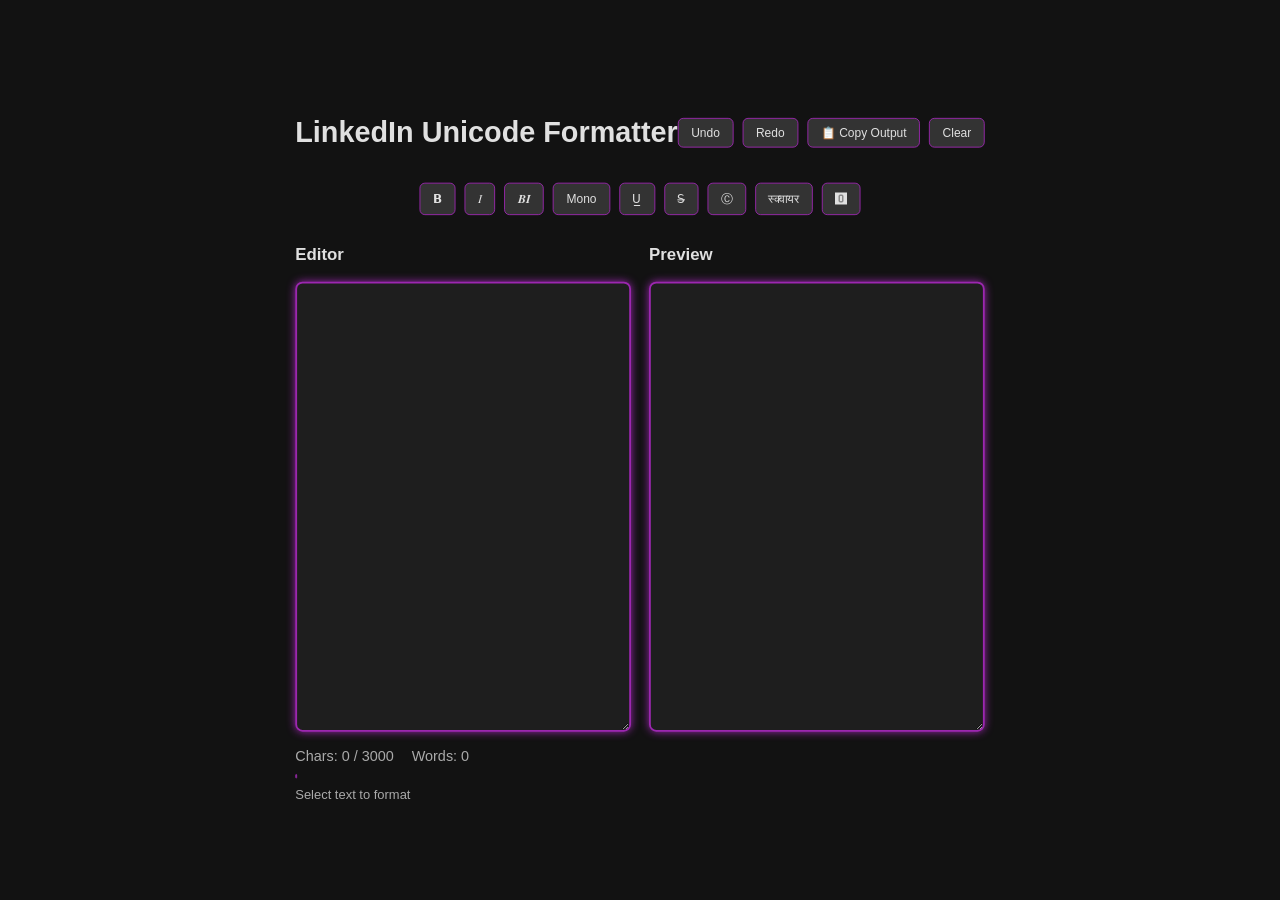
==== index.html @ 4f106c4d "initial commit" ====
<!DOCTYPE html>
<html>
    <head>
        <meta charset='UTF-8'>
        <meta name='viewport' content='width=device-width,initial-scale=1'>
        <title>LinkedIn Formatter</title>
        <link rel='stylesheet' href='style.css'>
    </head>
    <body>
        <div class='app'>
            <header>
                <h1>LinkedIn Unicode Formatter</h1>
                <div class="header-buttons">
                    <button id='undoBtn'>Undo</button>
                    <button id='redoBtn'>Redo</button>
                    <button id='copyBtn'>📋 Copy Output</button>
                    <button id='clearBtn'>Clear</button>
                </div>
            </header>
            <div class='toolbar'>
                <button class='tool' data-style='bold' title='Bold'>𝗕</button>
                <button class='tool' data-style='italic' title='Italic'>𝐼</button>
                <button class='tool' data-style='boldItalic' title='Bold Italic'>𝑩𝑰</button>
                <button class='tool' data-style='mono' title='Monospace'>Mono</button>
                <button class='tool' data-style='underline' title='Underline'>U̲</button>
                <button class='tool' data-style='strike' title='Strikethrough'>S̶</button>
                <button class='tool' data-style='circled' title='Circled'>Ⓒ</button>
                <button class='tool' data-style='squared' title='Squared'> स्क्वायर</button>
                <button class='tool' data-style='negativeSquared' title='Negative Squared'>🅾</button>
            </div>
            <div class='editor-wrap'>
                <div>
                    <h3>Editor</h3>
                    <textarea id='editor'></textarea>
                </div>
                <div>
                    <h3>Preview</h3>
                    <div id='preview'></div>
                </div>
            </div>
            <footer>
                <div id="stats">
                    <span>Chars: <span id="charCount">0</span> / 3000</span>
                    <span>Words: <span id="wordCount">0</span></span>
                </div>
                <div id="progressBar"></div>
                <div id="selectionInfo">Select text to format</div>
            </footer>
        </div>
        <script src='script.js'></script>
    </body>
</html>
---- style.css ----
* {
    box-sizing: border-box;
    font-family: Arial;
}

body {
    margin: 0;
    background: #121212;
    color: #e0e0e0;
    display: flex;
    flex-direction: column;
    min-height: 100vh;
    justify-content: center;
    align-items: center;
    transform: scale(0.9); /* Set default zoom to 90% */
}

.app {
    max-width: 1200px;
    margin: auto;
    padding: 20px;
}

header {
    display: flex;
    justify-content: space-between;
    align-items: center;
    margin-bottom: 15px;
}

h1 {
    color: #e0e0e0;
}

.header-buttons {
    display: flex;
    gap: 10px;
}

.toolbar {
    display: flex;
    justify-content: center;
    gap: 10px;
    margin: 15px 0;
    flex-wrap: wrap;
}

.editor-wrap {
    display: grid;
    grid-template-columns: 1fr 1fr;
    gap: 20px;
}

h3 {
    color: #e0e0e0;
}

textarea,
#preview {
    width: 100%;
    height: 500px;
    border: 2px solid #9c27b0;
    border-radius: 8px;
    padding: 12px;
    background: #1e1e1e;
    color: #e0e0e0;
    white-space: pre-wrap;
    overflow: auto;
    resize: vertical;
    box-shadow: 0 0 10px #9c27b0;
}

/* Scrollbar styles for webkit browsers */
::-webkit-scrollbar {
    width: 8px; /* thin scrollbar */
}

::-webkit-scrollbar-track {
    background: #1e1e1e; /* dark track */
    border-radius: 10px;
}

::-webkit-scrollbar-thumb {
    background: #555; /* dark thumb */
    border-radius: 10px;
    border: 2px solid #1e1e1e; /* border to make it appear thinner */
}

::-webkit-scrollbar-thumb:hover {
    background: #777;
}

button {
    padding: 8px 14px;
    background: #333;
    color: #e0e0e0;
    border: 1px solid #9c27b0;
    border-radius: 6px;
    cursor: pointer;
    transition: background-color 0.2s, box-shadow 0.2s;
}

button:hover {
    background: #444;
    box-shadow: 0 0 5px #9c27b0;
}

footer {
    margin-top: 15px;
    display: flex;
    flex-direction: column;
    gap: 10px;
}

#stats {
    display: flex;
    gap: 20px;
    color: #aaa;
}

#progressBar {
    width: 100%;
    height: 5px;
    background: #333;
    border-radius: 5px;
    overflow: hidden;
    border: 1px solid #9c27b0;
}

#progressBar div {
    height: 100%;
    background: #9c27b0;
    width: 0%;
    transition: width 0.3s;
}

#selectionInfo {
    color: #aaa;
    font-size: 0.9em;
    min-height: 1.2em;
}

@media (max-width: 800px) {
    .editor-wrap {
        grid-template-columns: 1fr;
    }

    header {
        flex-direction: column;
        align-items: flex-start;
        gap: 10px;
    }
}
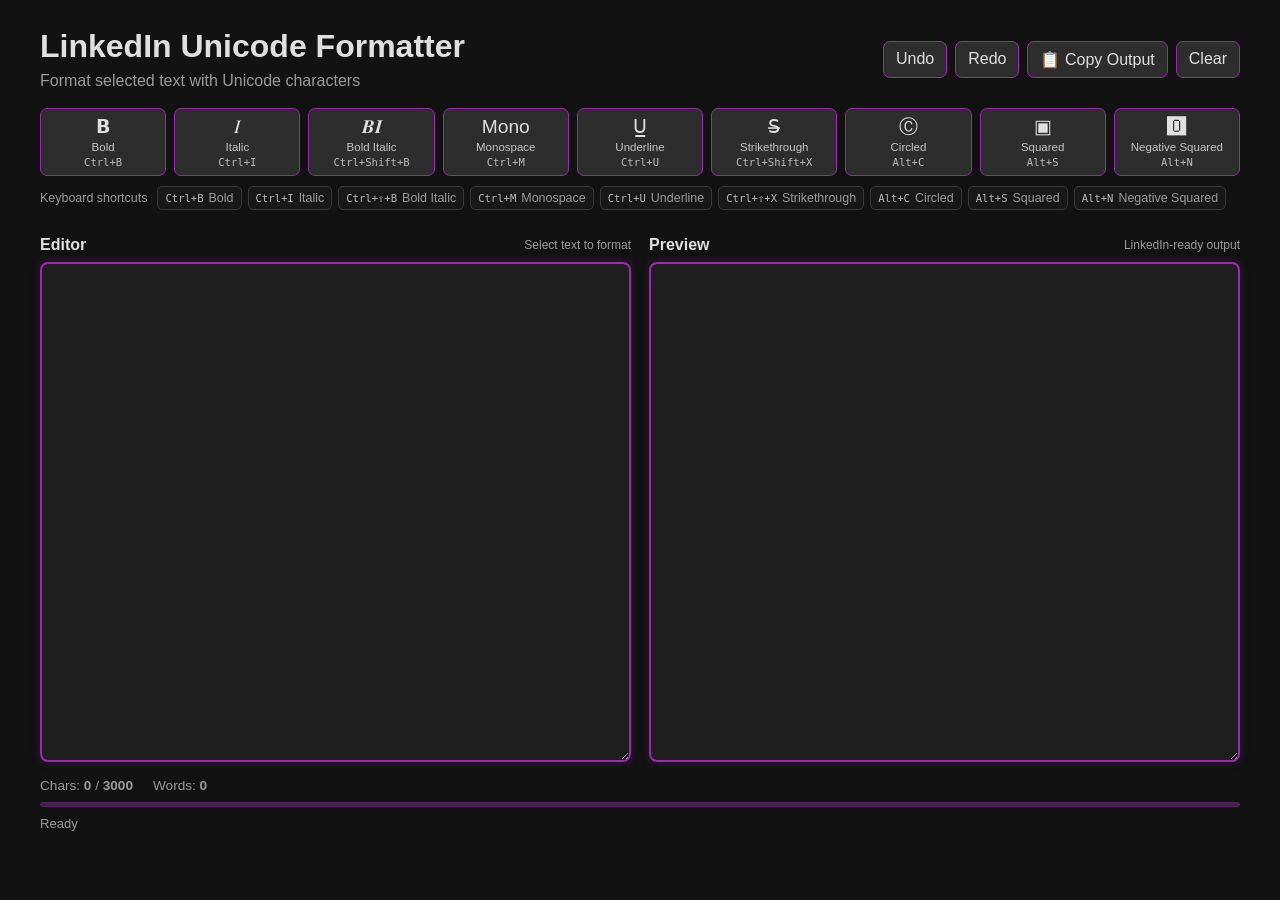
==== commit 21ba606e: "modified" ====
--- a/index.html
+++ b/index.html
@@ -1,52 +1,65 @@
 <!DOCTYPE html>
-<html>
-    <head>
-        <meta charset='UTF-8'>
-        <meta name='viewport' content='width=device-width,initial-scale=1'>
-        <title>LinkedIn Formatter</title>
-        <link rel='stylesheet' href='style.css'>
-    </head>
-    <body>
-        <div class='app'>
-            <header>
-                <h1>LinkedIn Unicode Formatter</h1>
-                <div class="header-buttons">
-                    <button id='undoBtn'>Undo</button>
-                    <button id='redoBtn'>Redo</button>
-                    <button id='copyBtn'>📋 Copy Output</button>
-                    <button id='clearBtn'>Clear</button>
-                </div>
-            </header>
-            <div class='toolbar'>
-                <button class='tool' data-style='bold' title='Bold'>𝗕</button>
-                <button class='tool' data-style='italic' title='Italic'>𝐼</button>
-                <button class='tool' data-style='boldItalic' title='Bold Italic'>𝑩𝑰</button>
-                <button class='tool' data-style='mono' title='Monospace'>Mono</button>
-                <button class='tool' data-style='underline' title='Underline'>U̲</button>
-                <button class='tool' data-style='strike' title='Strikethrough'>S̶</button>
-                <button class='tool' data-style='circled' title='Circled'>Ⓒ</button>
-                <button class='tool' data-style='squared' title='Squared'> स्क्वायर</button>
-                <button class='tool' data-style='negativeSquared' title='Negative Squared'>🅾</button>
-            </div>
-            <div class='editor-wrap'>
-                <div>
-                    <h3>Editor</h3>
-                    <textarea id='editor'></textarea>
-                </div>
-                <div>
-                    <h3>Preview</h3>
-                    <div id='preview'></div>
-                </div>
-            </div>
-            <footer>
-                <div id="stats">
-                    <span>Chars: <span id="charCount">0</span> / 3000</span>
-                    <span>Words: <span id="wordCount">0</span></span>
-                </div>
-                <div id="progressBar"></div>
-                <div id="selectionInfo">Select text to format</div>
-            </footer>
+<html lang="en">
+<head>
+  <meta charset="UTF-8">
+  <meta name="viewport" content="width=device-width, initial-scale=1">
+  <meta name="description" content="LinkedIn Unicode Formatter">
+  <title>LinkedIn Unicode Formatter</title>
+  <link rel="stylesheet" href="style.css">
+</head>
+<body>
+  <main class="app">
+    <header class="app-header">
+      <div>
+        <h1 id="appTitle">LinkedIn Unicode Formatter</h1>
+        <p id="appSubtitle" class="subtitle"></p>
+      </div>
+
+      <div class="header-buttons" aria-label="Document actions">
+        <button id="undoBtn" type="button"></button>
+        <button id="redoBtn" type="button"></button>
+        <button id="copyBtn" type="button"></button>
+        <button id="clearBtn" type="button"></button>
+      </div>
+    </header>
+
+    <section class="toolbar" id="toolbar" aria-label="Formatting toolbar"></section>
+
+    <section class="shortcut-help">
+      <span id="shortcutTitle"></span>
+      <div id="shortcutList"></div>
+    </section>
+
+    <section class="editor-wrap">
+      <div class="panel">
+        <div class="panel-heading">
+          <h2 id="editorHeading"></h2>
+          <span class="selection-badge" id="selectionInfo"></span>
         </div>
-        <script src='script.js'></script>
-    </body>
-</html>+        <textarea id="editor" spellcheck="false" aria-label="Text editor"></textarea>
+      </div>
+
+      <div class="panel">
+        <div class="panel-heading">
+          <h2 id="previewHeading"></h2>
+          <span class="preview-badge" id="previewBadge"></span>
+        </div>
+        <div id="preview" aria-live="polite"></div>
+      </div>
+    </section>
+
+    <footer>
+      <div id="stats">
+        <span><span id="charsLabel"></span>: <strong id="charCount">0</strong> / <strong id="maxChars">3000</strong></span>
+        <span><span id="wordsLabel"></span>: <strong id="wordCount">0</strong></span>
+      </div>
+      <div class="progress-track" aria-hidden="true">
+        <div id="progressBar"></div>
+      </div>
+      <div id="statusMessage" class="status-message" role="status"></div>
+    </footer>
+  </main>
+
+  <script type="module" src="script.js?v=4"></script>
+</body>
+</html>
--- a/style.css
+++ b/style.css
@@ -1,153 +1,304 @@
 * {
-    box-sizing: border-box;
-    font-family: Arial;
+  box-sizing: border-box;
+  font-family: Arial, Helvetica, sans-serif;
+}
+
+:root {
+  --bg: #121212;
+  --panel: #1e1e1e;
+  --panel-2: #181818;
+  --text: #e0e0e0;
+  --muted: #9b9b9b;
+  --border: #9c27b0;
+  --border-soft: #5f176d;
+  --hover: #343434;
+  --active: #45204d;
+  --danger: #d95757;
 }
 
 body {
-    margin: 0;
-    background: #121212;
-    color: #e0e0e0;
-    display: flex;
-    flex-direction: column;
-    min-height: 100vh;
-    justify-content: center;
-    align-items: center;
-    transform: scale(0.9); /* Set default zoom to 90% */
+  margin: 0;
+  min-height: 100vh;
+  background: var(--bg);
+  color: var(--text);
+}
+
+button,
+textarea {
+  font: inherit;
+}
+
+button {
+  border: 1px solid var(--border);
+  border-radius: 7px;
+  background: #2d2d2d;
+  color: var(--text);
+  cursor: pointer;
+  transition: background-color .15s ease, border-color .15s ease, box-shadow .15s ease, transform .05s ease;
+}
+
+button:hover {
+  background: var(--hover);
+  box-shadow: 0 0 7px rgba(156, 39, 176, .55);
+}
+
+button:active {
+  transform: translateY(1px);
+}
+
+button:focus-visible,
+textarea:focus-visible {
+  outline: 2px solid #d77be5;
+  outline-offset: 2px;
 }
 
 .app {
-    max-width: 1200px;
-    margin: auto;
-    padding: 20px;
-}
-
-header {
-    display: flex;
-    justify-content: space-between;
-    align-items: center;
-    margin-bottom: 15px;
+  width: min(1200px, calc(100% - 32px));
+  margin: 0 auto;
+  padding: 28px 0;
+}
+
+.app-header {
+  display: flex;
+  justify-content: space-between;
+  align-items: center;
+  gap: 20px;
+  margin-bottom: 18px;
+}
+
+h1,
+h2 {
+  margin: 0;
 }
 
 h1 {
-    color: #e0e0e0;
+  font-size: clamp(1.4rem, 3vw, 2rem);
+}
+
+.subtitle {
+  color: var(--muted);
+  margin: 7px 0 0;
 }
 
 .header-buttons {
-    display: flex;
-    gap: 10px;
+  display: flex;
+  flex-wrap: wrap;
+  gap: 8px;
+}
+
+.header-buttons button {
+  padding: 8px 12px;
 }
 
 .toolbar {
-    display: flex;
-    justify-content: center;
-    gap: 10px;
-    margin: 15px 0;
-    flex-wrap: wrap;
+  display: grid;
+  grid-template-columns: repeat(9, minmax(0, 1fr));
+  gap: 8px;
+  margin: 14px 0 10px;
+}
+
+.tool {
+  min-height: 58px;
+  padding: 7px 5px;
+  display: flex;
+  flex-direction: column;
+  align-items: center;
+  justify-content: center;
+  gap: 3px;
+  user-select: none;
+}
+
+.tool-glyph {
+  font-size: 1.2rem;
+  line-height: 1.15;
+}
+
+.tool-name {
+  font-size: .72rem;
+  color: #c6c6c6;
+}
+
+.tool kbd,
+.shortcut-chip kbd {
+  font-family: ui-monospace, SFMono-Regular, Consolas, monospace;
+  font-size: .66rem;
+  color: #bcbcbc;
+}
+
+.shortcut-help {
+  display: flex;
+  align-items: center;
+  gap: 10px;
+  flex-wrap: wrap;
+  margin: 0 0 18px;
+  color: var(--muted);
+  font-size: .78rem;
+}
+
+#shortcutList {
+  display: flex;
+  gap: 6px;
+  flex-wrap: wrap;
+}
+
+.shortcut-chip {
+  display: inline-flex;
+  align-items: center;
+  gap: 5px;
+  padding: 4px 7px;
+  border: 1px solid #383838;
+  border-radius: 5px;
+  background: var(--panel-2);
 }
 
 .editor-wrap {
-    display: grid;
-    grid-template-columns: 1fr 1fr;
-    gap: 20px;
-}
-
-h3 {
-    color: #e0e0e0;
+  display: grid;
+  grid-template-columns: 1fr 1fr;
+  gap: 18px;
+}
+
+.panel {
+  min-width: 0;
+}
+
+.panel-heading {
+  min-height: 34px;
+  display: flex;
+  justify-content: space-between;
+  align-items: center;
+  gap: 8px;
+}
+
+.panel-heading h2 {
+  font-size: 1rem;
+}
+
+.selection-badge,
+.preview-badge {
+  color: var(--muted);
+  font-size: .75rem;
 }
 
 textarea,
 #preview {
-    width: 100%;
-    height: 500px;
-    border: 2px solid #9c27b0;
-    border-radius: 8px;
-    padding: 12px;
-    background: #1e1e1e;
-    color: #e0e0e0;
-    white-space: pre-wrap;
-    overflow: auto;
-    resize: vertical;
-    box-shadow: 0 0 10px #9c27b0;
-}
-
-/* Scrollbar styles for webkit browsers */
+  width: 100%;
+  height: 500px;
+  margin: 0;
+  border: 2px solid var(--border);
+  border-radius: 8px;
+  padding: 14px;
+  background: var(--panel);
+  color: var(--text);
+  white-space: pre-wrap;
+  overflow: auto;
+  resize: vertical;
+  box-shadow: 0 0 10px rgba(156, 39, 176, .25);
+}
+
+textarea {
+  display: block;
+  line-height: 1.45;
+  tab-size: 4;
+}
+
+#preview {
+  line-height: 1.45;
+  overflow-wrap: anywhere;
+}
+
+footer {
+  margin-top: 16px;
+  display: flex;
+  flex-direction: column;
+  gap: 9px;
+}
+
+#stats {
+  display: flex;
+  gap: 20px;
+  color: var(--muted);
+  font-size: .85rem;
+}
+
+.progress-track {
+  width: 100%;
+  height: 5px;
+  background: #303030;
+  border-radius: 5px;
+  overflow: hidden;
+  border: 1px solid var(--border-soft);
+}
+
+#progressBar {
+  width: 0%;
+  height: 100%;
+  background: var(--border);
+  transition: width .15s ease;
+}
+
+#progressBar.over-limit {
+  background: var(--danger);
+}
+
+.status-message {
+  min-height: 1.2em;
+  color: var(--muted);
+  font-size: .82rem;
+}
+
 ::-webkit-scrollbar {
-    width: 8px; /* thin scrollbar */
+  width: 8px;
+  height: 8px;
 }
 
 ::-webkit-scrollbar-track {
-    background: #1e1e1e; /* dark track */
-    border-radius: 10px;
+  background: var(--panel);
 }
 
 ::-webkit-scrollbar-thumb {
-    background: #555; /* dark thumb */
-    border-radius: 10px;
-    border: 2px solid #1e1e1e; /* border to make it appear thinner */
+  background: #555;
+  border-radius: 10px;
+  border: 2px solid var(--panel);
 }
 
 ::-webkit-scrollbar-thumb:hover {
-    background: #777;
-}
-
-button {
-    padding: 8px 14px;
-    background: #333;
-    color: #e0e0e0;
-    border: 1px solid #9c27b0;
-    border-radius: 6px;
-    cursor: pointer;
-    transition: background-color 0.2s, box-shadow 0.2s;
-}
-
-button:hover {
-    background: #444;
-    box-shadow: 0 0 5px #9c27b0;
-}
-
-footer {
-    margin-top: 15px;
-    display: flex;
+  background: #777;
+}
+
+@media (max-width: 950px) {
+  .toolbar {
+    grid-template-columns: repeat(5, minmax(0, 1fr));
+  }
+}
+
+@media (max-width: 800px) {
+  .app {
+    width: min(100% - 20px, 700px);
+    padding: 16px 0;
+  }
+
+  .app-header {
     flex-direction: column;
-    gap: 10px;
-}
-
-#stats {
-    display: flex;
-    gap: 20px;
-    color: #aaa;
-}
-
-#progressBar {
-    width: 100%;
-    height: 5px;
-    background: #333;
-    border-radius: 5px;
-    overflow: hidden;
-    border: 1px solid #9c27b0;
-}
-
-#progressBar div {
-    height: 100%;
-    background: #9c27b0;
-    width: 0%;
-    transition: width 0.3s;
-}
-
-#selectionInfo {
-    color: #aaa;
-    font-size: 0.9em;
-    min-height: 1.2em;
-}
-
-@media (max-width: 800px) {
-    .editor-wrap {
-        grid-template-columns: 1fr;
-    }
-
-    header {
-        flex-direction: column;
-        align-items: flex-start;
-        gap: 10px;
-    }
-}+    align-items: flex-start;
+  }
+
+  .editor-wrap {
+    grid-template-columns: 1fr;
+  }
+
+  textarea,
+  #preview {
+    height: 360px;
+  }
+}
+
+@media (max-width: 500px) {
+  .toolbar {
+    grid-template-columns: repeat(3, minmax(0, 1fr));
+  }
+
+  #stats {
+    flex-direction: column;
+    gap: 4px;
+  }
+}
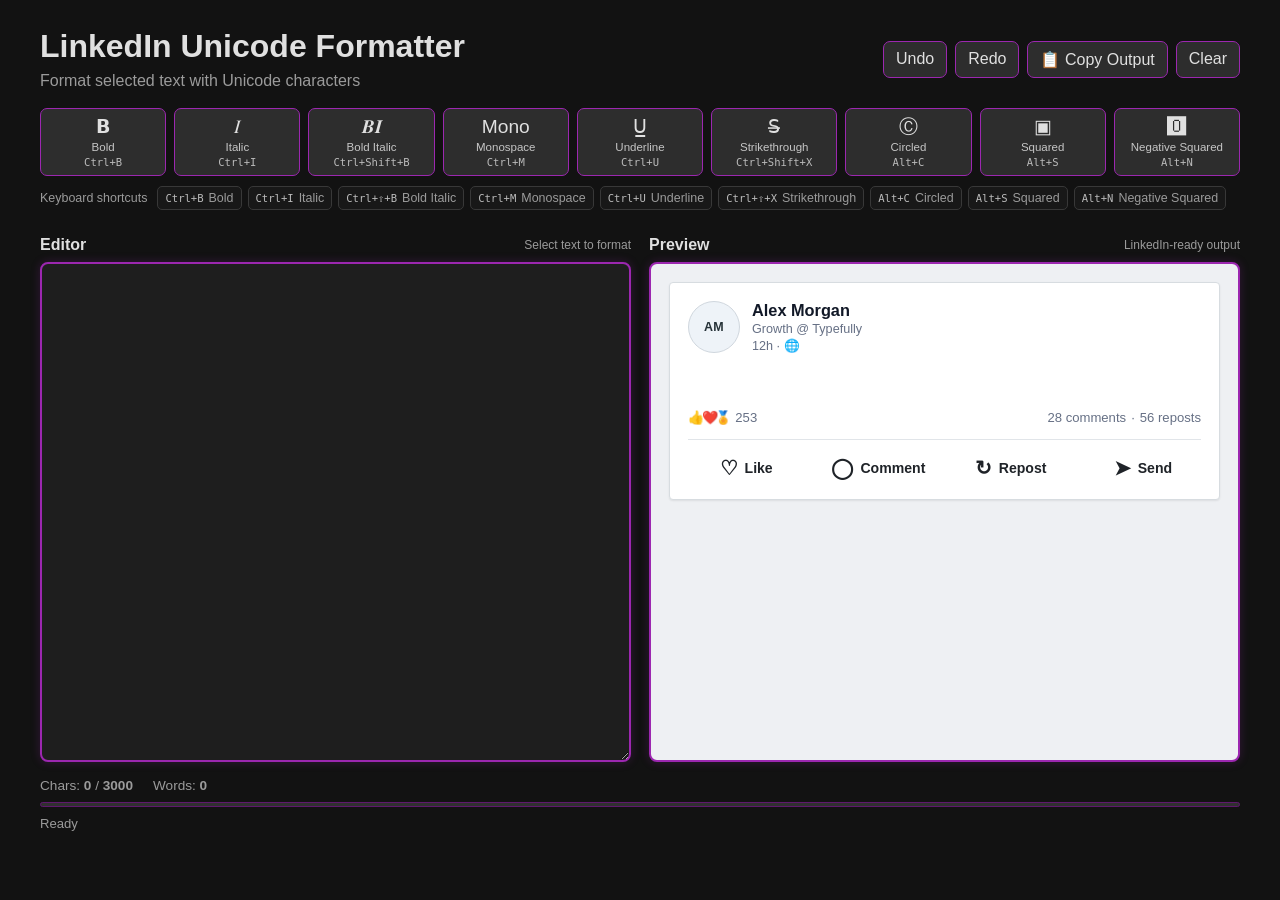
==== commit 2b036f93: "preview" ====
--- a/index.html
+++ b/index.html
@@ -44,7 +44,7 @@
           <h2 id="previewHeading"></h2>
           <span class="preview-badge" id="previewBadge"></span>
         </div>
-        <div id="preview" aria-live="polite"></div>
+        <div id="preview" class="linkedin-preview" aria-live="polite"></div>
       </div>
     </section>
 
@@ -60,6 +60,6 @@
     </footer>
   </main>
 
-  <script type="module" src="script.js?v=4"></script>
+  <script type="module" src="script.js"></script>
 </body>
 </html>
--- a/style.css
+++ b/style.css
@@ -179,8 +179,7 @@
   font-size: .75rem;
 }
 
-textarea,
-#preview {
+textarea {
   width: 100%;
   height: 500px;
   margin: 0;
@@ -193,17 +192,172 @@
   overflow: auto;
   resize: vertical;
   box-shadow: 0 0 10px rgba(156, 39, 176, .25);
-}
-
-textarea {
   display: block;
   line-height: 1.45;
   tab-size: 4;
 }
 
-#preview {
+/* -----------------------------------------------------------------------
+   LinkedIn-style visual preview
+   ----------------------------------------------------------------------- */
+
+.linkedin-preview {
+  width: 100%;
+  height: 500px;
+  overflow: auto;
+  padding: 18px;
+  border: 2px solid var(--border);
+  border-radius: 8px;
+  background: #eef0f3;
+  box-shadow: 0 0 10px rgba(156, 39, 176, .25);
+}
+
+.linkedin-card {
+  width: min(100%, 610px);
+  margin: 0 auto;
+  background: #ffffff;
+  color: #1f2328;
+  border: 1px solid #d7dce0;
+  border-radius: 4px;
+  overflow: hidden;
+  box-shadow: 0 1px 2px rgba(0, 0, 0, .08);
+}
+
+.linkedin-profile {
+  display: flex;
+  align-items: flex-start;
+  gap: 12px;
+  padding: 18px 18px 8px;
+}
+
+.linkedin-avatar {
+  width: 52px;
+  height: 52px;
+  flex: 0 0 52px;
+  border-radius: 50%;
+  display: grid;
+  place-items: center;
+  background: #eef3f8;
+  color: #263238;
+  border: 1px solid #d0d7de;
+  font-size: .78rem;
+  font-weight: 700;
+  letter-spacing: .02em;
+}
+
+.linkedin-profile-meta {
+  min-width: 0;
+}
+
+.linkedin-profile-name {
+  font-size: 1.02rem;
+  line-height: 1.2;
+  font-weight: 700;
+  color: #111827;
+}
+
+.linkedin-profile-role,
+.linkedin-profile-time {
+  color: #667085;
+  font-size: .79rem;
+  line-height: 1.35;
+}
+
+.linkedin-post-content {
+  padding: 18px 18px 8px;
+  font-family: -apple-system, BlinkMacSystemFont, "Segoe UI", Roboto, Helvetica, Arial, sans-serif;
+  font-size: 1rem;
   line-height: 1.45;
+  white-space: pre-wrap;
   overflow-wrap: anywhere;
+  word-break: normal;
+}
+
+.linkedin-post-content .underline {
+  text-decoration-line: underline;
+  text-decoration-thickness: 1px;
+  text-decoration-color: currentColor;
+  text-underline-offset: 2px;
+}
+
+.linkedin-post-content .strike {
+  text-decoration-line: line-through;
+  text-decoration-thickness: 1px;
+}
+
+.linkedin-post-content .underline.strike {
+  text-decoration-line: underline line-through;
+  text-decoration-thickness: 1px;
+  text-underline-offset: 2px;
+}
+
+.linkedin-engagement {
+  min-height: 43px;
+  margin: 8px 18px 0;
+  padding: 10px 0;
+  border-bottom: 1px solid #e1e5e9;
+  display: flex;
+  align-items: center;
+  justify-content: space-between;
+  gap: 12px;
+  color: #667085;
+  font-size: .82rem;
+}
+
+.linkedin-reactions,
+.linkedin-engagement-stats {
+  display: flex;
+  align-items: center;
+  gap: 5px;
+}
+
+.reaction-icons {
+  letter-spacing: -3px;
+  margin-right: 2px;
+}
+
+.linkedin-actions {
+  display: grid;
+  grid-template-columns: repeat(4, 1fr);
+  padding: 6px 10px 9px;
+}
+
+.linkedin-actions button {
+  border: 0;
+  background: transparent;
+  color: #1f2328;
+  min-height: 44px;
+  border-radius: 6px;
+  display: flex;
+  align-items: center;
+  justify-content: center;
+  gap: 7px;
+  font-size: .88rem;
+  font-weight: 650;
+  cursor: default;
+  box-shadow: none;
+  transform: none;
+}
+
+.linkedin-actions button:hover {
+  background: #f3f6f8;
+  box-shadow: none;
+}
+
+.linkedin-action-icon {
+  font-size: 1.28rem;
+  line-height: 1;
+  font-weight: 700;
+}
+
+/* Keep the visual preview white even when the application is dark. */
+.linkedin-preview::-webkit-scrollbar-track {
+  background: #eef0f3;
+}
+
+.linkedin-preview::-webkit-scrollbar-thumb {
+  background: #a7afb8;
+  border-color: #eef0f3;
 }
 
 footer {
@@ -302,3 +456,23 @@
     gap: 4px;
   }
 }
+
+
+@media (max-width: 800px) {
+  .linkedin-preview {
+    padding: 10px;
+  }
+
+  .linkedin-post-content {
+    font-size: .95rem;
+  }
+
+  .linkedin-actions button {
+    font-size: .78rem;
+    gap: 4px;
+  }
+
+  .linkedin-action-icon {
+    font-size: 1.08rem;
+  }
+}
